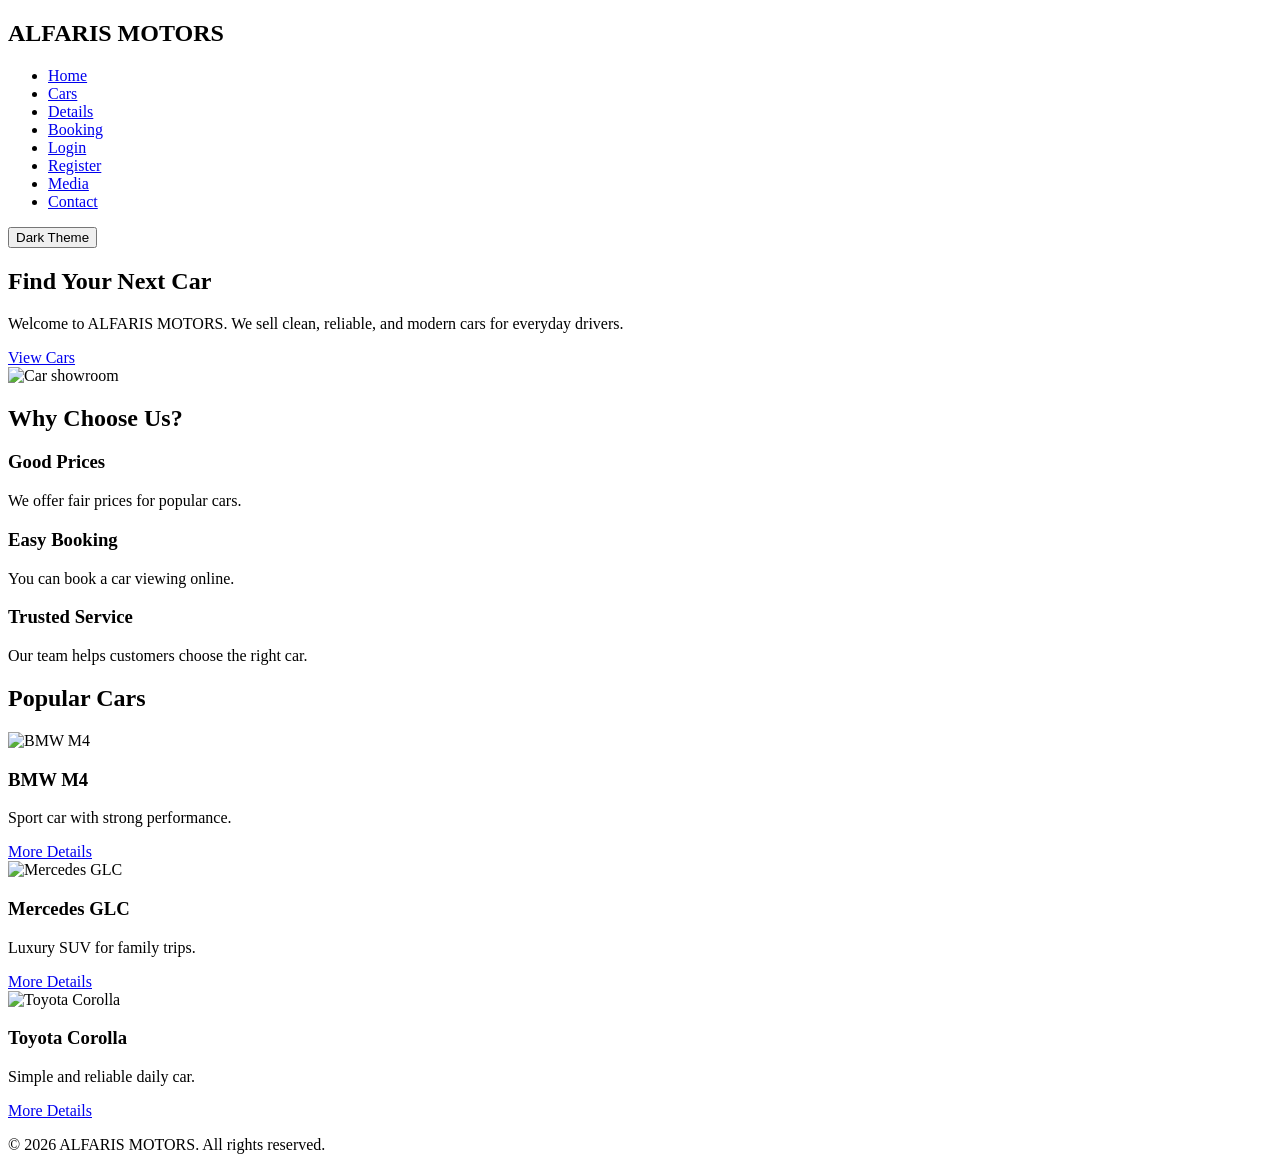
==== index.html @ 2a667447 "Add files via upload" ====
<!DOCTYPE html>
<html lang="en">
<head>
    <meta charset="UTF-8">
    <meta name="viewport" content="width=device-width, initial-scale=1.0">
    <title>ALFARIS MOTORS - Home</title>
    <link rel="stylesheet" href="css/style.css">
</head>
<body>
    <header>
        <nav class="navbar">
            <h1 class="logo">ALFARIS MOTORS</h1>
            <ul class="nav-links">
                <li><a href="index.html">Home</a></li>
                <li><a href="cars.html">Cars</a></li>
                <li><a href="car-details.html">Details</a></li>
                <li><a href="booking.html">Booking</a></li>
                <li><a href="login.html">Login</a></li>
                <li><a href="register.html">Register</a></li>
                <li><a href="media.html">Media</a></li>
                <li><a href="contact.html">Contact</a></li>
            </ul>
            <button id="themeButton" class="theme-button">Dark Theme</button>
        </nav>
    </header>

    <main>
        <section class="hero">
            <div class="hero-text">
                <h2>Find Your Next Car</h2>
                <p>Welcome to ALFARIS MOTORS. We sell clean, reliable, and modern cars for everyday drivers.</p>
                <a class="main-button" href="cars.html">View Cars</a>
            </div>
            <img src="images/showroom.png" alt="Car showroom">
        </section>

        <section class="section">
            <h2>Why Choose Us?</h2>
            <div class="features">
                <div class="feature-box">
                    <h3>Good Prices</h3>
                    <p>We offer fair prices for popular cars.</p>
                </div>
                <div class="feature-box">
                    <h3>Easy Booking</h3>
                    <p>You can book a car viewing online.</p>
                </div>
                <div class="feature-box">
                    <h3>Trusted Service</h3>
                    <p>Our team helps customers choose the right car.</p>
                </div>
            </div>
        </section>

        <section class="section">
            <h2>Popular Cars</h2>
            <div class="car-grid">
                <div class="car-card">
                    <img src="images/bmw-m4.jpeg" alt="BMW M4">
                    <h3>BMW M4</h3>
                    <p>Sport car with strong performance.</p>
                    <a href="car-details.html" class="small-button">More Details</a>
                </div>
                <div class="car-card">
                    <img src="images/mercedes-glc.jpeg" alt="Mercedes GLC">
                    <h3>Mercedes GLC</h3>
                    <p>Luxury SUV for family trips.</p>
                    <a href="car-details.html" class="small-button">More Details</a>
                </div>
                <div class="car-card">
                    <img src="images/toyota-corolla.jpg" alt="Toyota Corolla">
                    <h3>Toyota Corolla</h3>
                    <p>Simple and reliable daily car.</p>
                    <a href="car-details.html" class="small-button">More Details</a>
                </div>
            </div>
        </section>
    </main>

    <footer>
        <p>&copy; 2026 ALFARIS MOTORS. All rights reserved.</p>
    </footer>

    <script src="js/main.js"></script>
</body>
</html>
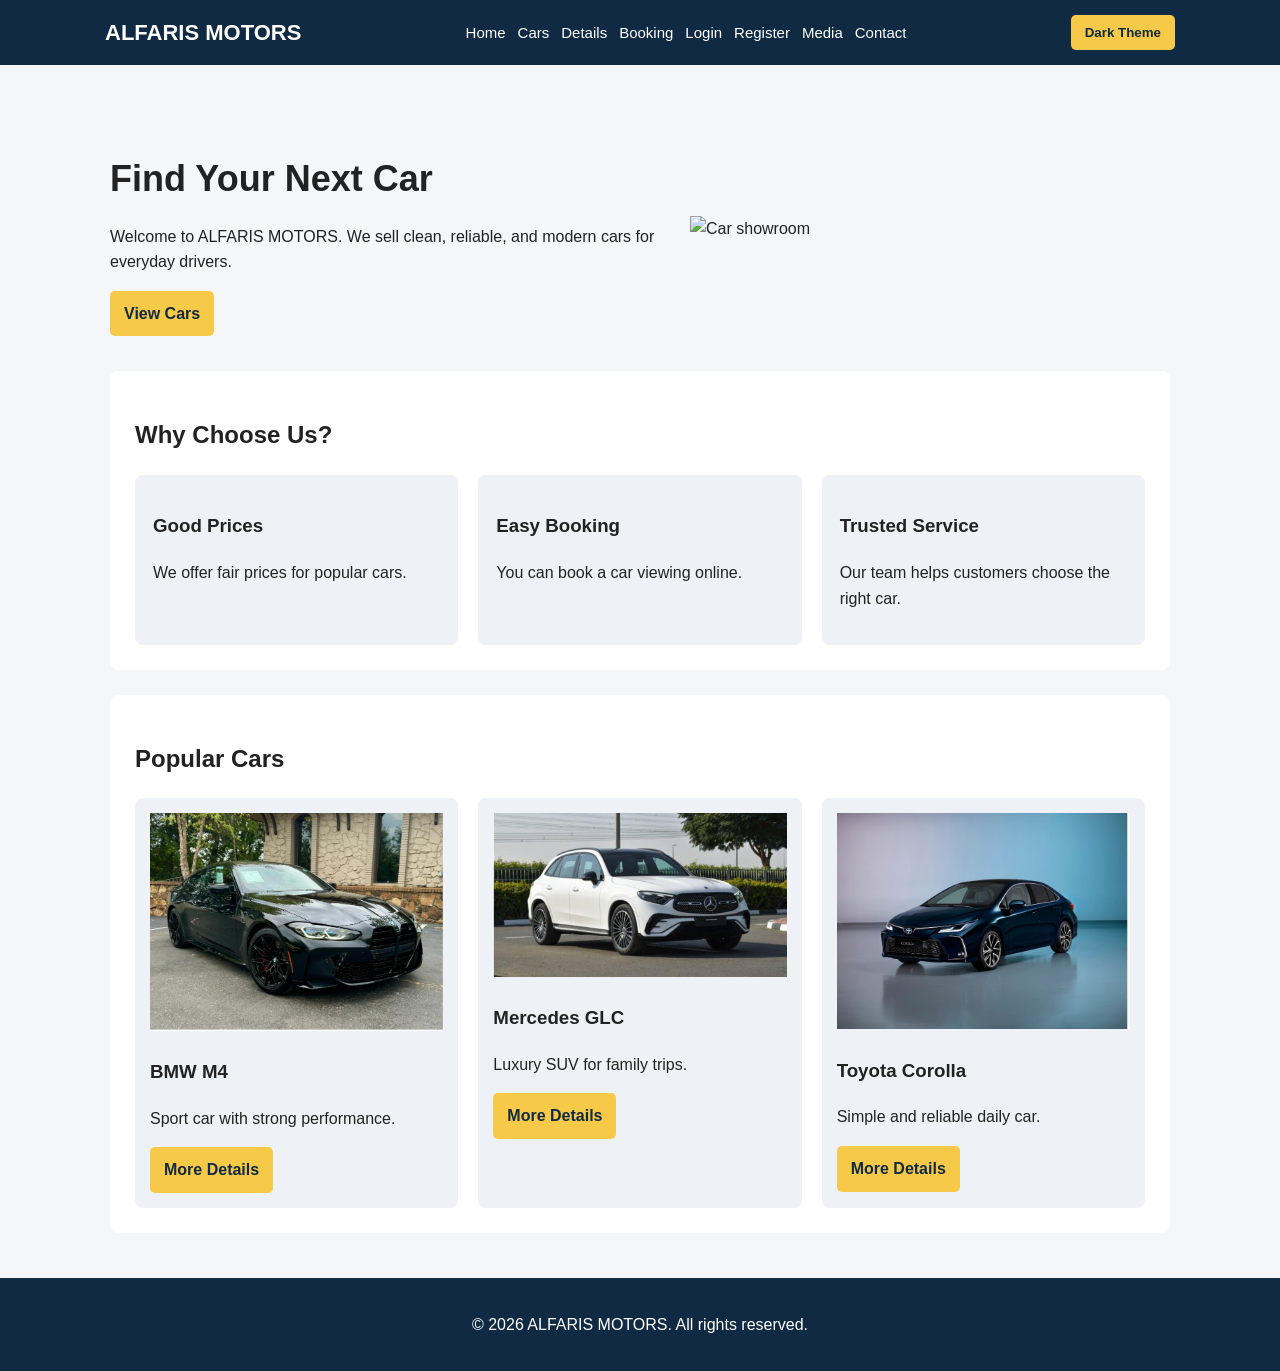
==== commit 06d37614: "Update file paths for styles and images" ====
--- a/index.html
+++ b/index.html
@@ -4,7 +4,7 @@
     <meta charset="UTF-8">
     <meta name="viewport" content="width=device-width, initial-scale=1.0">
     <title>ALFARIS MOTORS - Home</title>
-    <link rel="stylesheet" href="css/style.css">
+    <link rel="stylesheet" href="style.css">
 </head>
 <body>
     <header>
@@ -56,19 +56,19 @@
             <h2>Popular Cars</h2>
             <div class="car-grid">
                 <div class="car-card">
-                    <img src="images/bmw-m4.jpeg" alt="BMW M4">
+                    <img src="bmw-m4.jpeg" alt="BMW M4">
                     <h3>BMW M4</h3>
                     <p>Sport car with strong performance.</p>
                     <a href="car-details.html" class="small-button">More Details</a>
                 </div>
                 <div class="car-card">
-                    <img src="images/mercedes-glc.jpeg" alt="Mercedes GLC">
+                    <img src="mercedes-glc.jpeg" alt="Mercedes GLC">
                     <h3>Mercedes GLC</h3>
                     <p>Luxury SUV for family trips.</p>
                     <a href="car-details.html" class="small-button">More Details</a>
                 </div>
                 <div class="car-card">
-                    <img src="images/toyota-corolla.jpg" alt="Toyota Corolla">
+                    <img src="toyota-corolla.jpg" alt="Toyota Corolla">
                     <h3>Toyota Corolla</h3>
                     <p>Simple and reliable daily car.</p>
                     <a href="car-details.html" class="small-button">More Details</a>
@@ -81,6 +81,6 @@
         <p>&copy; 2026 ALFARIS MOTORS. All rights reserved.</p>
     </footer>
 
-    <script src="js/main.js"></script>
+    <script src="main.js"></script>
 </body>
 </html>
--- a/style.css
+++ b/style.css
@@ -0,0 +1,309 @@
+* {
+    box-sizing: border-box;
+}
+
+body {
+    margin: 0;
+    font-family: Arial, sans-serif;
+    background-color: #f4f6f8;
+    color: #222;
+    line-height: 1.6;
+}
+
+body.dark-theme {
+    background-color: #121820;
+    color: #f1f1f1;
+}
+
+header {
+    background-color: #102a43;
+    color: white;
+}
+
+.navbar {
+    max-width: 1100px;
+    margin: auto;
+    padding: 15px;
+    display: flex;
+    align-items: center;
+    justify-content: space-between;
+    gap: 15px;
+}
+
+.logo {
+    font-size: 22px;
+    margin: 0;
+}
+
+.nav-links {
+    list-style: none;
+    display: flex;
+    flex-wrap: wrap;
+    gap: 12px;
+    padding: 0;
+    margin: 0;
+}
+
+.nav-links a {
+    color: white;
+    text-decoration: none;
+    font-size: 15px;
+}
+
+.nav-links a:hover {
+    color: #f7c948;
+}
+
+.theme-button,
+.main-button,
+.small-button {
+    border: none;
+    background-color: #f7c948;
+    color: #102a43;
+    padding: 10px 14px;
+    border-radius: 5px;
+    cursor: pointer;
+    text-decoration: none;
+    display: inline-block;
+    font-weight: bold;
+}
+
+.theme-button:hover,
+.main-button:hover,
+.small-button:hover {
+    background-color: #d9a900;
+}
+
+main {
+    max-width: 1100px;
+    margin: auto;
+    padding: 20px;
+}
+
+.hero {
+    display: flex;
+    align-items: center;
+    gap: 30px;
+    padding: 35px 0;
+}
+
+.hero-text {
+    flex: 1;
+}
+
+.hero h2 {
+    font-size: 36px;
+    margin-bottom: 10px;
+}
+
+.hero img,
+.details-layout img {
+    width: 100%;
+    max-width: 480px;
+}
+
+.section,
+.page-title,
+.form-section,
+.contact-layout,
+.details-layout {
+    background-color: white;
+    padding: 25px;
+    margin-bottom: 25px;
+    border-radius: 8px;
+}
+
+.dark-theme .section,
+.dark-theme .page-title,
+.dark-theme .form-section,
+.dark-theme .contact-layout,
+.dark-theme .details-layout,
+.dark-theme .car-card,
+.dark-theme .feature-box,
+.dark-theme .contact-info {
+    background-color: #1f2933;
+}
+
+.features {
+    display: flex;
+    gap: 20px;
+}
+
+.feature-box {
+    background-color: #eef2f6;
+    padding: 18px;
+    border-radius: 8px;
+    flex: 1;
+}
+
+.car-grid {
+    display: grid;
+    grid-template-columns: repeat(3, 1fr);
+    gap: 20px;
+}
+
+.car-list {
+    display: block;
+}
+
+.car-list .car-card {
+    display: flex;
+    align-items: center;
+    gap: 20px;
+    margin-bottom: 15px;
+}
+
+.car-list .car-card img {
+    width: 180px;
+}
+
+.car-card {
+    background-color: #eef2f6;
+    padding: 15px;
+    border-radius: 8px;
+    transition: transform 0.2s, box-shadow 0.2s;
+}
+
+.car-card:hover {
+    transform: translateY(-5px);
+    box-shadow: 0 4px 12px rgba(0, 0, 0, 0.15);
+}
+
+.car-card img {
+    width: 100%;
+}
+
+.tools {
+    display: flex;
+    flex-wrap: wrap;
+    gap: 10px;
+    margin-bottom: 20px;
+}
+
+.tools input {
+    flex: 1;
+    min-width: 220px;
+}
+
+.table-box {
+    overflow-x: auto;
+}
+
+table {
+    width: 100%;
+    border-collapse: collapse;
+}
+
+th,
+td {
+    border: 1px solid #cbd5df;
+    padding: 10px;
+    text-align: left;
+}
+
+th {
+    background-color: #102a43;
+    color: white;
+}
+
+.details-layout,
+.contact-layout {
+    display: grid;
+    grid-template-columns: 1fr 1fr;
+    gap: 25px;
+    align-items: start;
+}
+
+.info-list {
+    padding-left: 20px;
+}
+
+form {
+    max-width: 520px;
+}
+
+label {
+    display: block;
+    margin-top: 12px;
+    font-weight: bold;
+}
+
+input,
+select,
+textarea {
+    width: 100%;
+    padding: 10px;
+    margin-top: 5px;
+    border: 1px solid #b8c2cc;
+    border-radius: 5px;
+    font-size: 15px;
+}
+
+textarea {
+    resize: vertical;
+}
+
+.error {
+    color: #d64545;
+    font-size: 14px;
+    min-height: 20px;
+    margin: 4px 0;
+}
+
+.success {
+    color: #0b7285;
+    font-weight: bold;
+}
+
+.gallery {
+    display: grid;
+    grid-template-columns: repeat(3, 1fr);
+    gap: 15px;
+}
+
+.gallery img {
+    width: 100%;
+    background-color: #eef2f6;
+    border-radius: 8px;
+    padding: 10px;
+}
+
+.media-box video,
+.media-box audio {
+    width: 100%;
+    max-width: 700px;
+}
+
+.note {
+    color: #657786;
+}
+
+footer {
+    text-align: center;
+    padding: 18px;
+    background-color: #102a43;
+    color: white;
+}
+@media (max-width: 800px) {
+    .navbar,
+    .hero,
+    .features {
+        flex-direction: column;
+        align-items: flex-start;
+    }
+
+    .car-grid,
+    .gallery,
+    .details-layout,
+    .contact-layout {
+        grid-template-columns: 1fr;
+    }
+
+    .car-list .car-card {
+        display: block;
+    }
+
+    .car-list .car-card img {
+        width: 100%;
+    }
+}
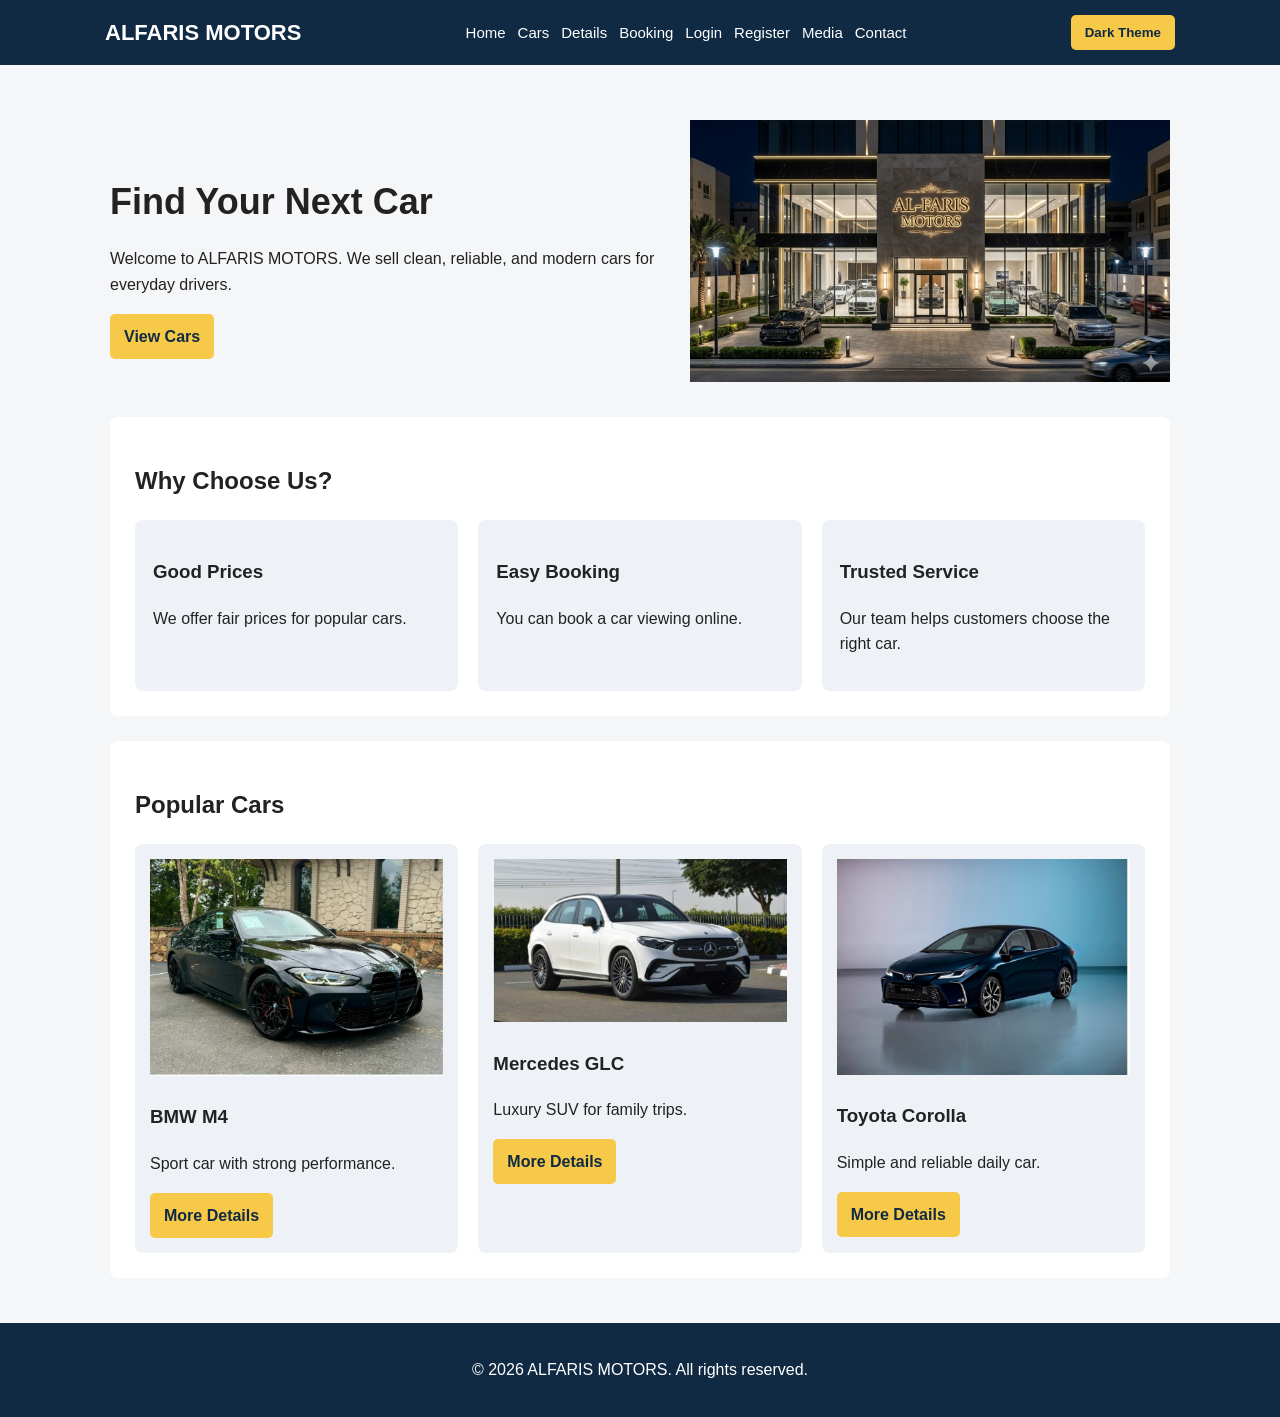
==== commit 68e35340: "Update image source path in index.html" ====
--- a/index.html
+++ b/index.html
@@ -31,7 +31,7 @@
                 <p>Welcome to ALFARIS MOTORS. We sell clean, reliable, and modern cars for everyday drivers.</p>
                 <a class="main-button" href="cars.html">View Cars</a>
             </div>
-            <img src="images/showroom.png" alt="Car showroom">
+            <img src="showroom.png" alt="Car showroom">
         </section>
 
         <section class="section">
